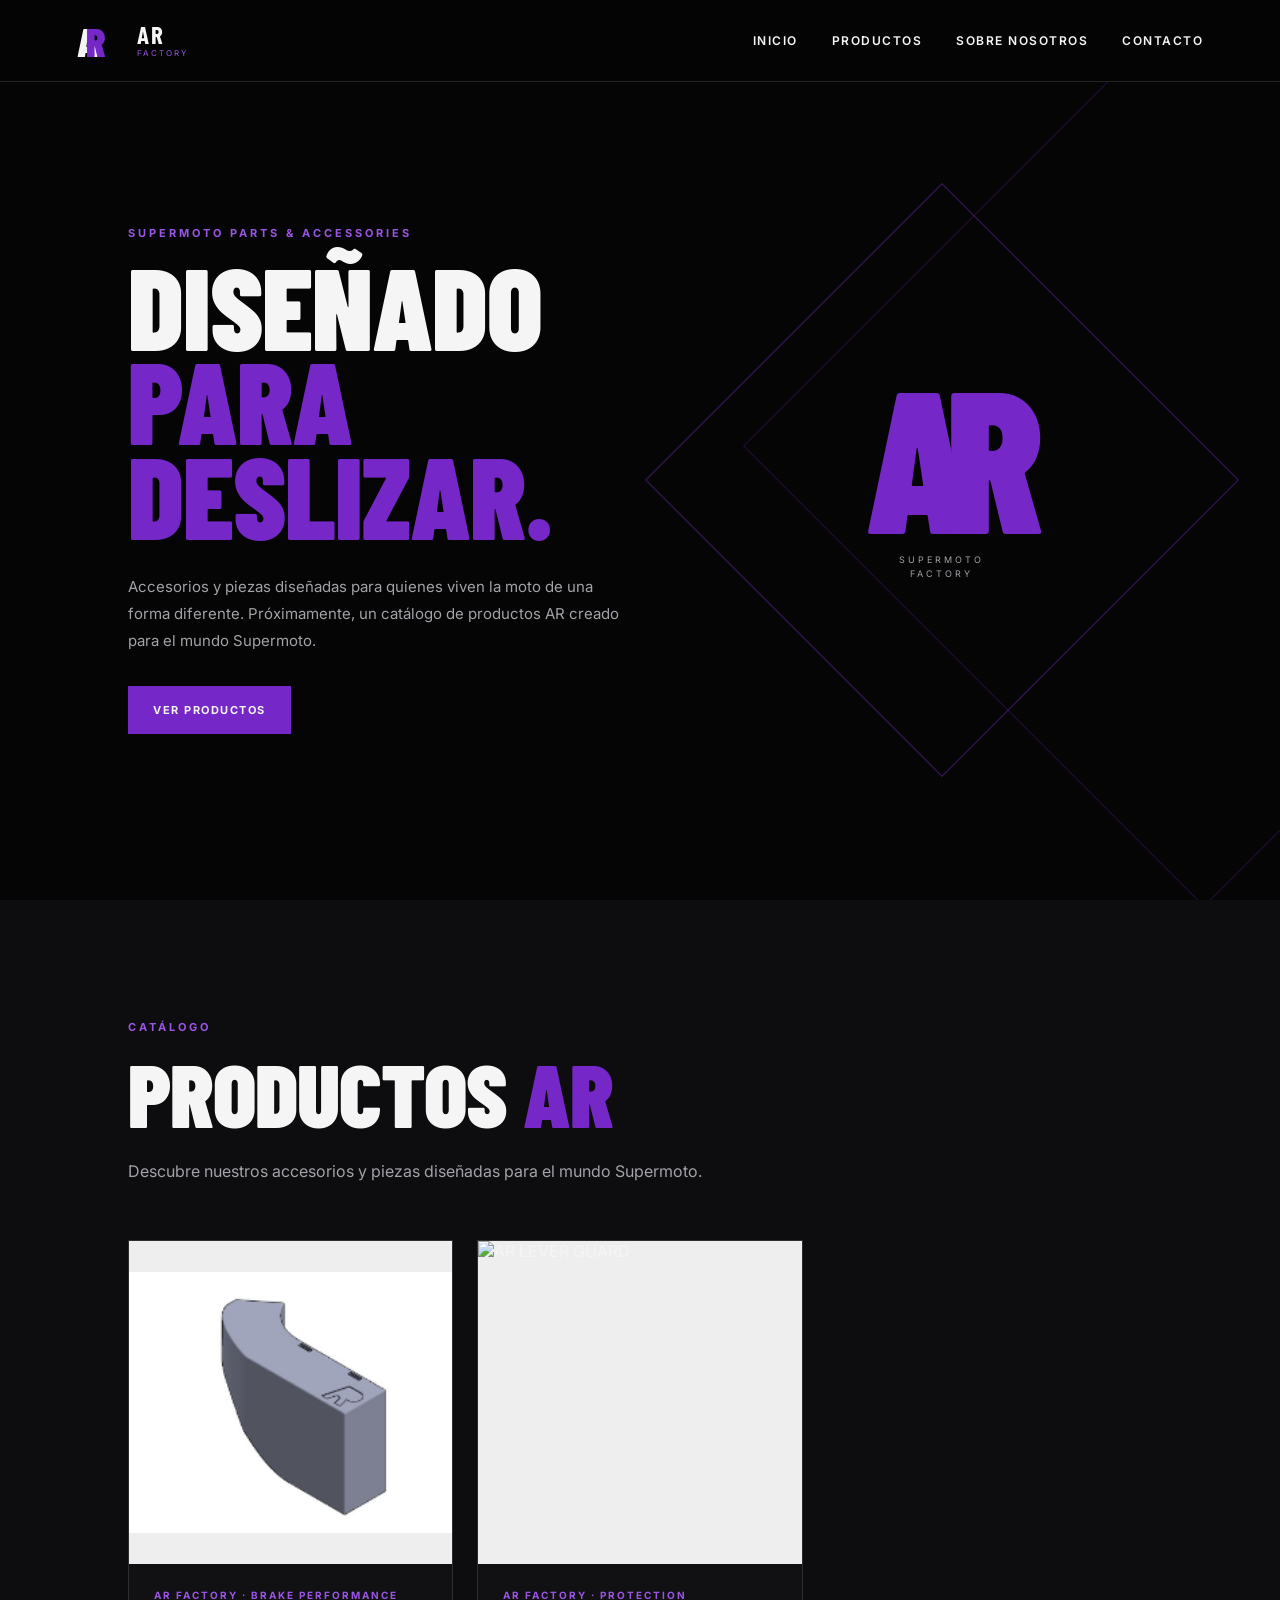
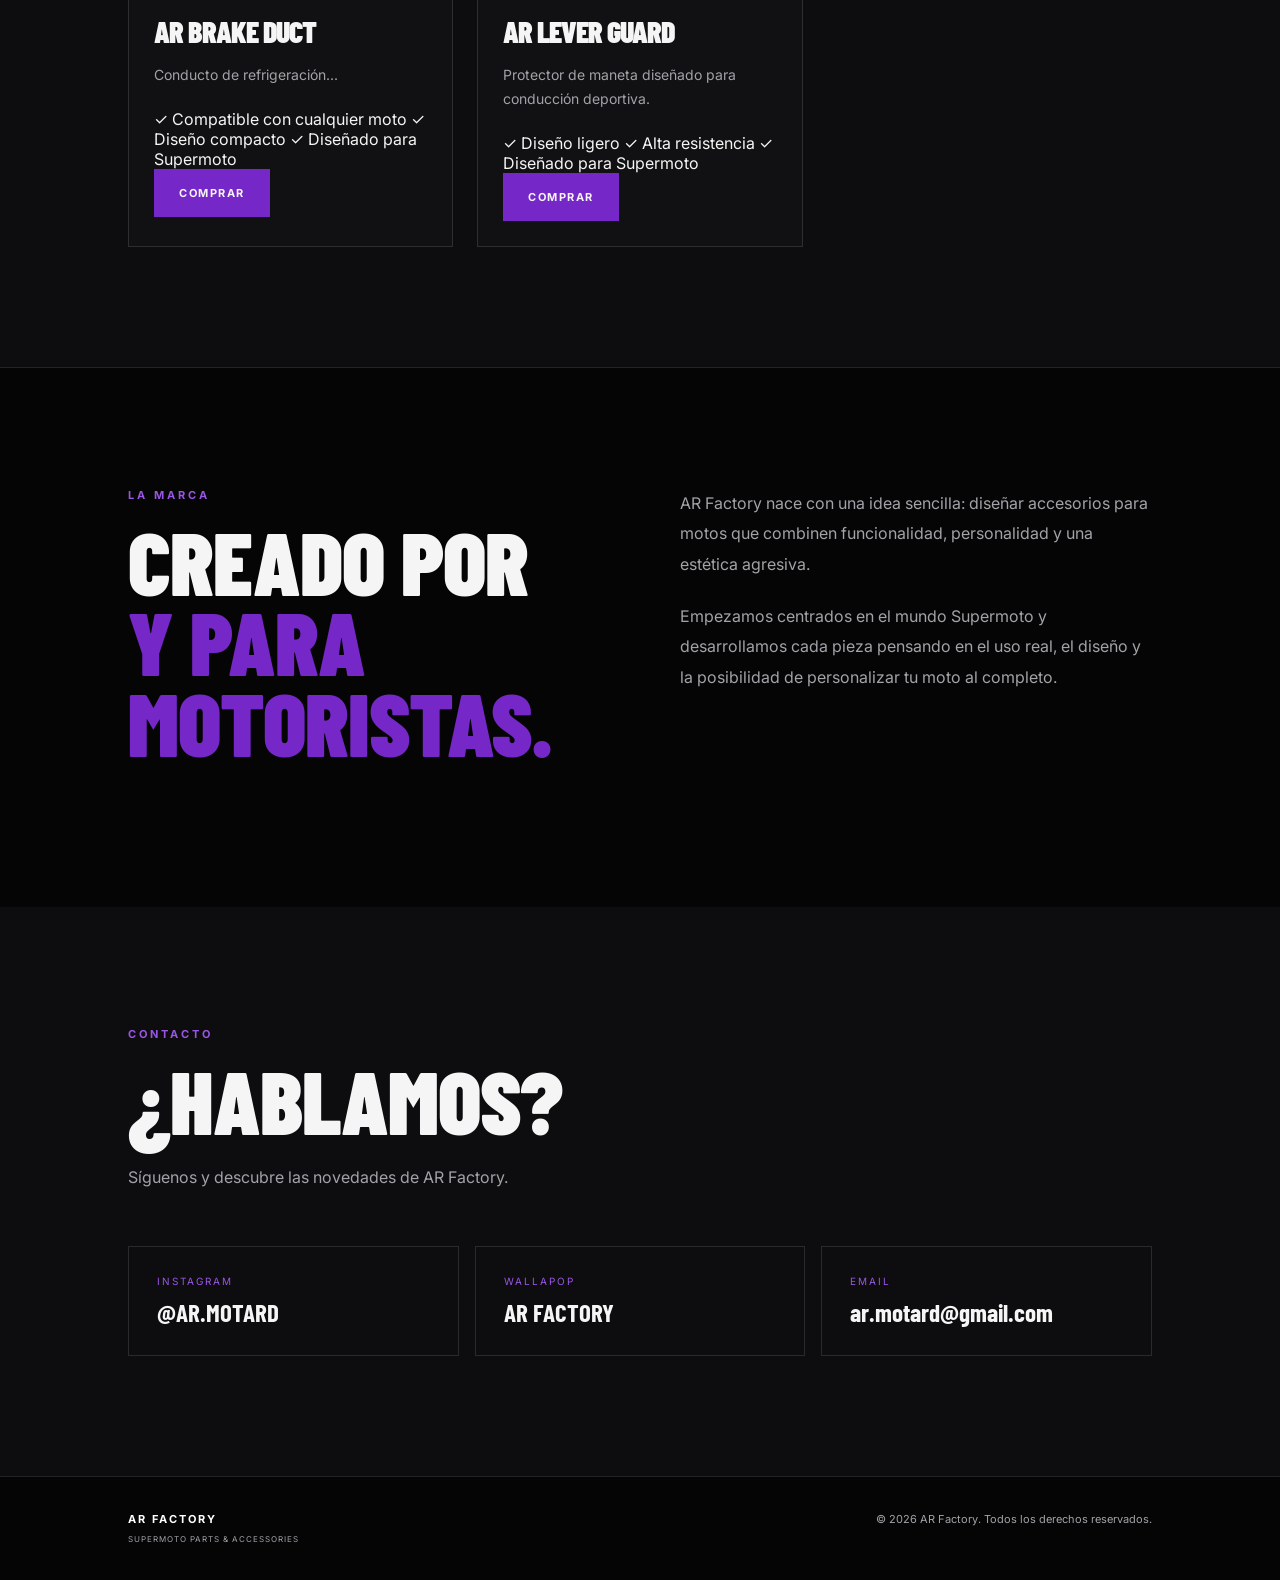
==== index.html @ 459fb64a "Update index.html" ====
<!DOCTYPE html>
<html lang="es">
<head>
  <meta charset="UTF-8">
  <meta name="viewport" content="width=device-width, initial-scale=1.0">
  <meta 
    name="description" 
    content="AR Factory - Accesorios y piezas para motos Supermoto."
  >
  <title>AR Factory | Supermoto Parts</title>
  <link rel="stylesheet" href="style.css">
</head>
<body>
  <!-- =========================
       CABECERA
  ========================== -->
  <header class="site-header">
    <a href="#inicio" class="brand">
      <div class="brand-mark">
        <span class="letter-a">A</span>
        <span class="letter-r">R</span>
      </div>
      <div class="brand-text">
        <strong>AR</strong>
        <span>FACTORY</span>
      </div>
    </a>
    <button 
      class="menu-toggle" 
      aria-label="Abrir menú">

      ☰

    </button>


    <nav class="nav">

      <a href="#inicio">
        Inicio
      </a>

      <a href="#productos">
        Productos
      </a>

      <a href="#nosotros">
        Sobre Nosotros
      </a>

      <a href="#contacto">
        Contacto
      </a>

    </nav>

  </header>


  <!-- =========================
       CONTENIDO PRINCIPAL
  ========================== -->

  <main>


    <!-- =========================
         INICIO
    ========================== -->

    <section id="inicio" class="hero">

      <div class="hero-content">

        <p class="eyebrow">
          SUPERMOTO PARTS & ACCESSORIES
        </p>


        <h1>
          DISEÑADO<br>
          <span>PARA DESLIZAR.</span>
        </h1>


        <p class="hero-description">

          Accesorios y piezas diseñadas para quienes viven la moto de una forma diferente.

          Próximamente, un catálogo de productos AR creado para el mundo Supermoto.

        </p>


        <a 
          href="#productos" 
          class="button button-primary">

          VER PRODUCTOS

        </a>

      </div>


      <div class="hero-badge">

        <div class="badge-inner">

          <span>AR</span>

          <small>
            SUPERMOTO<br>
            FACTORY
          </small>

        </div>

      </div>

    </section>


    <!-- =========================
         PRODUCTOS
    ========================== -->

    <section 
      id="productos" 
      class="section products-section">


      <div class="section-heading">

        <p class="eyebrow">
          CATÁLOGO
        </p>


        <h2>
          PRODUCTOS <span>AR</span>
        </h2>


        <p>

          Descubre nuestros accesorios y piezas
          diseñadas para el mundo Supermoto.

        </p>

      </div>


      <!--
        IMPORTANTE:

        Este contenedor empieza vacío.

        JavaScript añadirá aquí automáticamente
        todos los productos que tengas en productos.js.
      -->

      <div 
        id="lista-productos" 
        class="product-grid">

      </div>
        
      </script>

    </section>


    <!-- =========================
         SOBRE NOSOTROS
    ========================== -->

    <section 
      id="nosotros" 
      class="section about-section">


      <div class="about-grid">


        <div>

          <p class="eyebrow">
            LA MARCA
          </p>


          <h2>

            CREADO POR<br>

            <span>
              Y PARA MOTORISTAS.
            </span>

          </h2>

        </div>


        <div class="about-text">

          <p>

            AR Factory nace con una idea sencilla:
            diseñar accesorios para motos que combinen
            funcionalidad, personalidad y una estética agresiva.

          </p>


          <p>

            Empezamos centrados en el mundo Supermoto
            y desarrollamos cada pieza pensando en el uso real,
            el diseño y la posibilidad de personalizar tu moto
            al completo.

          </p>

        </div>

      </div>

    </section>


    <!-- =========================
         CONTACTO
    ========================== -->

    <section 
      id="contacto" 
      class="section contact-section">


      <div class="section-heading">

        <p class="eyebrow">
          CONTACTO
        </p>


        <h2>
          ¿HABLAMOS?
        </h2>


        <p>

          Síguenos y descubre las novedades
          de AR Factory.

        </p>

      </div>


      <div class="contact-links">


        <a 
          href="#" 
          class="contact-card">

          <span class="contact-label">
            INSTAGRAM
          </span>

          <strong>
            @AR.MOTARD
          </strong>

        </a>


        <a 
          href="#" 
          class="contact-card">

          <span class="contact-label">
            WALLAPOP
          </span>

          <strong>
            AR FACTORY
          </strong>

        </a>


        <a 
          href="mailto:ar.motard@gmail.com" 
          class="contact-card">

          <span class="contact-label">
            EMAIL
          </span>

          <strong>
            ar.motard@gmail.com
          </strong>

        </a>


      </div>

    </section>


  </main>


  <!-- =========================
       PIE DE PÁGINA
  ========================== -->

  <footer class="footer">


    <div>

      <strong>
        AR FACTORY
      </strong>


      <span>
        SUPERMOTO PARTS & ACCESSORIES
      </span>

    </div>


    <p>

      © 2026 AR Factory.
      Todos los derechos reservados.

    </p>


  </footer>


  <!-- =========================
       JAVASCRIPT
  ========================== -->

  <!-- Lista de productos -->

  <script src="productos.js">
  </script>


  <!-- Código de la tienda -->

  <script src="script.js">
  </script>


</body>

</html>
---- style.css ----
@import url('https://fonts.googleapis.com/css2?family=Barlow+Condensed:wght@400;500;600;700;800;900&family=Inter:wght@400;500;600;700&display=swap');

:root {
  --black: #050505;
  --black-soft: #0d0d0f;
  --purple: #7527c7;
  --purple-light: #9a55e5;
  --white: #f5f5f5;
  --grey: #a2a2a8;
  --line: rgba(255,255,255,.12);
}

* {
  box-sizing: border-box;
  margin: 0;
  padding: 0;
}

html {
  scroll-behavior: smooth;
}

body {
  background: var(--black);
  color: var(--white);
  font-family: 'Inter', sans-serif;
  overflow-x: hidden;
}

a {
  color: inherit;
  text-decoration: none;
}

.site-header {
  position: fixed;
  z-index: 10;
  top: 0;
  width: 100%;
  height: 82px;
  display: flex;
  align-items: center;
  justify-content: space-between;
  padding: 0 6vw;
  background: rgba(5,5,5,.82);
  border-bottom: 1px solid var(--line);
  backdrop-filter: blur(14px);
}

.brand {
  display: flex;
  align-items: center;
  gap: 12px;
}

.brand-mark {
  position: relative;
  width: 48px;
  height: 42px;
  font-family: 'Barlow Condensed', sans-serif;
  font-size: 40px;
  font-weight: 900;
  line-height: 42px;
  letter-spacing: -9px;
}

.letter-a {
  color: var(--white);
  position: relative;
  z-index: 1;
}

.letter-r {
  color: var(--purple);
  position: relative;
  z-index: 2;
  left: -3px;
}

.brand-text {
  display: flex;
  flex-direction: column;
  line-height: .85;
}

.brand-text strong {
  font-family: 'Barlow Condensed', sans-serif;
  font-size: 25px;
  letter-spacing: 2px;
}

.brand-text span {
  color: var(--purple-light);
  font-size: 8px;
  letter-spacing: 2px;
  margin-top: 4px;
}

.nav {
  display: flex;
  gap: 34px;
  font-size: 12px;
  font-weight: 600;
  letter-spacing: 1.5px;
  text-transform: uppercase;
}

.nav a {
  transition: color .2s ease;
}

.nav a:hover {
  color: var(--purple-light);
}

.menu-toggle {
  display: none;
  border: 0;
  background: transparent;
  color: white;
  font-size: 25px;
  cursor: pointer;
}

.hero {
  min-height: 100vh;
  padding: 160px 10vw 100px;
  display: flex;
  align-items: center;
  justify-content: space-between;
  gap: 70px;
  position: relative;
  overflow: hidden;
}

.hero::before {
  content: '';
  position: absolute;
  width: 650px;
  height: 650px;
  right: -250px;
  top: 120px;
  border: 1px solid rgba(117,39,199,.28);
  transform: rotate(45deg);
  pointer-events: none;
}

.hero-content {
  max-width: 650px;
  position: relative;
  z-index: 1;
}

.eyebrow {
  color: var(--purple-light);
  font-size: 11px;
  font-weight: 700;
  letter-spacing: 3px;
  margin-bottom: 18px;
}

h1, h2, h3 {
  font-family: 'Barlow Condensed', sans-serif;
  font-weight: 900;
  letter-spacing: -1px;
}

h1 {
  font-size: clamp(64px, 9vw, 130px);
  line-height: .82;
}

h1 span, h2 span {
  color: var(--purple);
}

.hero-description {
  color: var(--grey);
  line-height: 1.8;
  max-width: 510px;
  margin: 32px 0;
  font-size: 15px;
}

.button {
  display: inline-flex;
  align-items: center;
  justify-content: center;
  min-height: 48px;
  padding: 0 25px;
  font-size: 11px;
  font-weight: 700;
  letter-spacing: 1.5px;
  transition: .2s ease;
}

.button-primary {
  background: var(--purple);
}

.button-primary:hover {
  background: var(--purple-light);
  transform: translateY(-2px);
}

.button-outline {
  border: 1px solid var(--purple);
  color: var(--purple-light);
}

.button-outline:hover {
  background: var(--purple);
  color: white;
}

.hero-badge {
  width: min(34vw, 420px);
  aspect-ratio: 1;
  border: 1px solid rgba(117,39,199,.5);
  transform: rotate(45deg);
  display: grid;
  place-items: center;
  flex-shrink: 0;
}

.badge-inner {
  transform: rotate(-45deg);
  text-align: center;
}

.badge-inner span {
  display: block;
  font-family: 'Barlow Condensed', sans-serif;
  font-size: clamp(100px, 16vw, 200px);
  font-weight: 900;
  letter-spacing: -25px;
  color: var(--purple);
  line-height: .75;
}

.badge-inner small {
  display: block;
  margin-top: 24px;
  color: var(--grey);
  font-size: 9px;
  letter-spacing: 3px;
  line-height: 1.6;
}

.section {
  padding: 120px 10vw;
}

.products-section {
  background: var(--black-soft);
}

.section-heading {
  max-width: 650px;
  margin-bottom: 55px;
}

h2 {
  font-size: clamp(50px, 7vw, 92px);
  line-height: .9;
  margin-bottom: 25px;
}

.section-heading > p:last-child {
  color: var(--grey);
  line-height: 1.7;
  max-width: 580px;
}

.empty-catalog {
  border: 1px solid var(--line);
  padding: 75px 30px;
  text-align: center;
  background: linear-gradient(135deg, rgba(117,39,199,.07), transparent);
}

.empty-icon {
  color: var(--purple);
  font-size: 50px;
  font-weight: 200;
  margin-bottom: 10px;
}

.empty-catalog h3 {
  font-size: 34px;
  margin-bottom: 12px;
}

.empty-catalog p {
  color: var(--grey);
  margin-bottom: 25px;
}

.about-section {
  border-top: 1px solid var(--line);
}

.about-grid {
  display: grid;
  grid-template-columns: 1fr 1fr;
  gap: 80px;
  align-items: start;
}

.about-text {
  color: var(--grey);
  line-height: 1.9;
  font-size: 16px;
}

.about-text p + p {
  margin-top: 22px;
}

.contact-section {
  background: var(--black-soft);
}

.contact-links {
  display: grid;
  grid-template-columns: repeat(3, 1fr);
  gap: 16px;
}

.contact-card {
  padding: 28px;
  border: 1px solid var(--line);
  transition: .2s ease;
}

.contact-card:hover {
  border-color: var(--purple);
  transform: translateY(-4px);
}

.contact-label {
  display: block;
  color: var(--purple-light);
  font-size: 10px;
  letter-spacing: 2px;
  margin-bottom: 10px;
}

.contact-card strong {
  font-family: 'Barlow Condensed', sans-serif;
  font-size: 25px;
}

.footer {
  padding: 35px 10vw;
  border-top: 1px solid var(--line);
  display: flex;
  justify-content: space-between;
  gap: 30px;
  color: var(--grey);
  font-size: 11px;
}

.footer strong {
  display: block;
  color: white;
  letter-spacing: 2px;
  margin-bottom: 5px;
}

.footer span {
  font-size: 8px;
  letter-spacing: 1px;
}

@media (max-width: 800px) {
  .site-header {
    padding: 0 6vw;
  }

  .menu-toggle {
    display: block;
  }

  .nav {
    position: absolute;
    top: 82px;
    left: 0;
    width: 100%;
    padding: 25px 6vw;
    display: none;
    flex-direction: column;
    gap: 22px;
    background: var(--black);
    border-bottom: 1px solid var(--line);
  }

  .nav.active {
    display: flex;
  }

  .hero {
    min-height: auto;
    padding-top: 150px;
    flex-direction: column;
    align-items: flex-start;
  }

  .hero-badge {
    width: 65vw;
    align-self: center;
    margin-top: 30px;
  }

  .about-grid,
  .contact-links {
    grid-template-columns: 1fr;
    gap: 35px;
  }

  .section {
    padding: 85px 6vw;
  }

  .footer {
    padding: 30px 6vw;
    flex-direction: column;
  }
}
.product-grid {
  display: grid;
  grid-template-columns: repeat(3, 1fr);
  gap: 24px;
}

.product-card {
  background: #111113;
  border: 1px solid rgba(255,255,255,.12);
  transition: .25s ease;
}

.product-card:hover {
  border-color: #7527c7;
  transform: translateY(-6px);
}

.product-image {
  background: #eeeeee;
  aspect-ratio: 1 / 1;
  display: flex;
  align-items: center;
  justify-content: center;
  overflow: hidden;
}

.product-image img {
  width: 100%;
  height: 100%;
  object-fit: contain;
  transition: .3s ease;
}

.product-card:hover .product-image img {
  transform: scale(1.04);
}

.product-info {
  padding: 25px;
}

.product-category {
  color: #9a55e5;
  font-size: 10px;
  font-weight: 700;
  letter-spacing: 2px;
  margin-bottom: 12px;
}

.product-info h3 {
  font-size: 30px;
  margin-bottom: 14px;
}

.product-info p:not(.product-category) {
  color: #a2a2a8;
  line-height: 1.7;
  font-size: 14px;
  margin-bottom: 22px;
}

@media (max-width: 800px) {
  .product-grid {
    grid-template-columns: 1fr;
  }
}
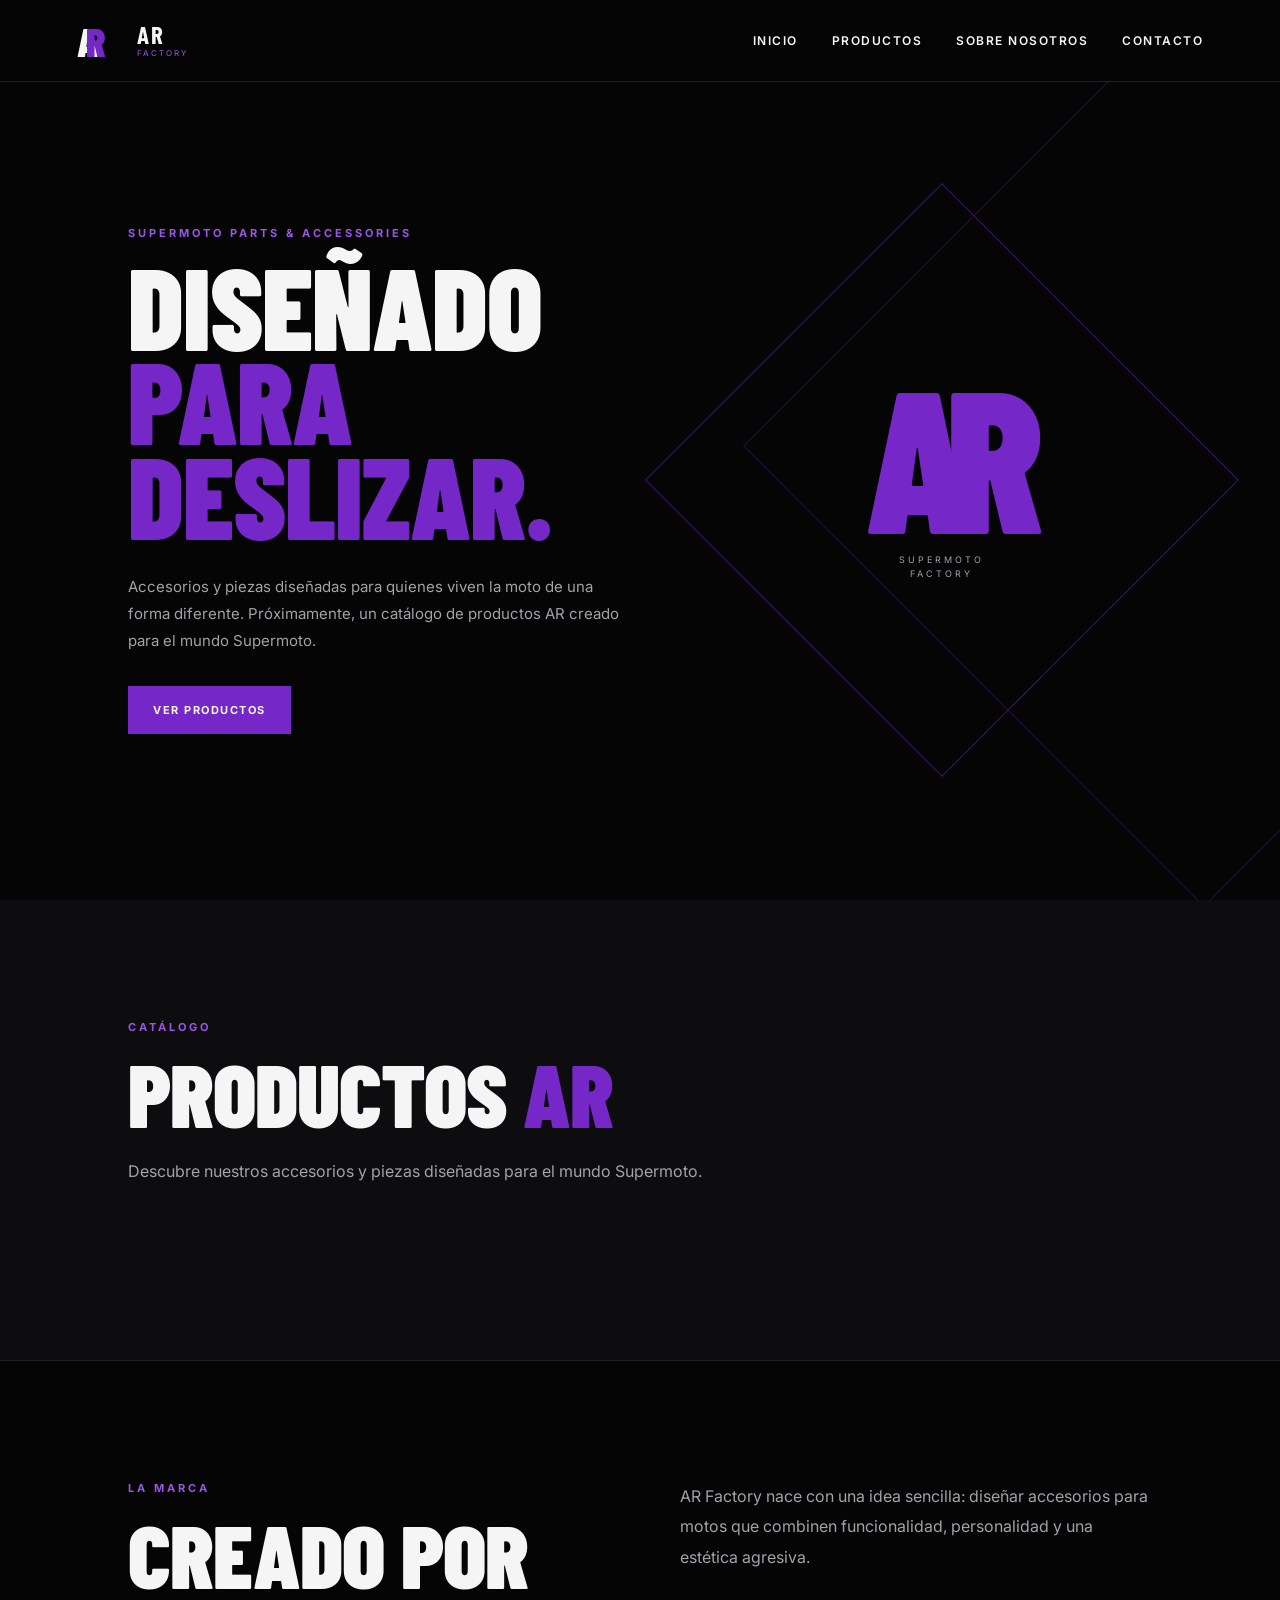
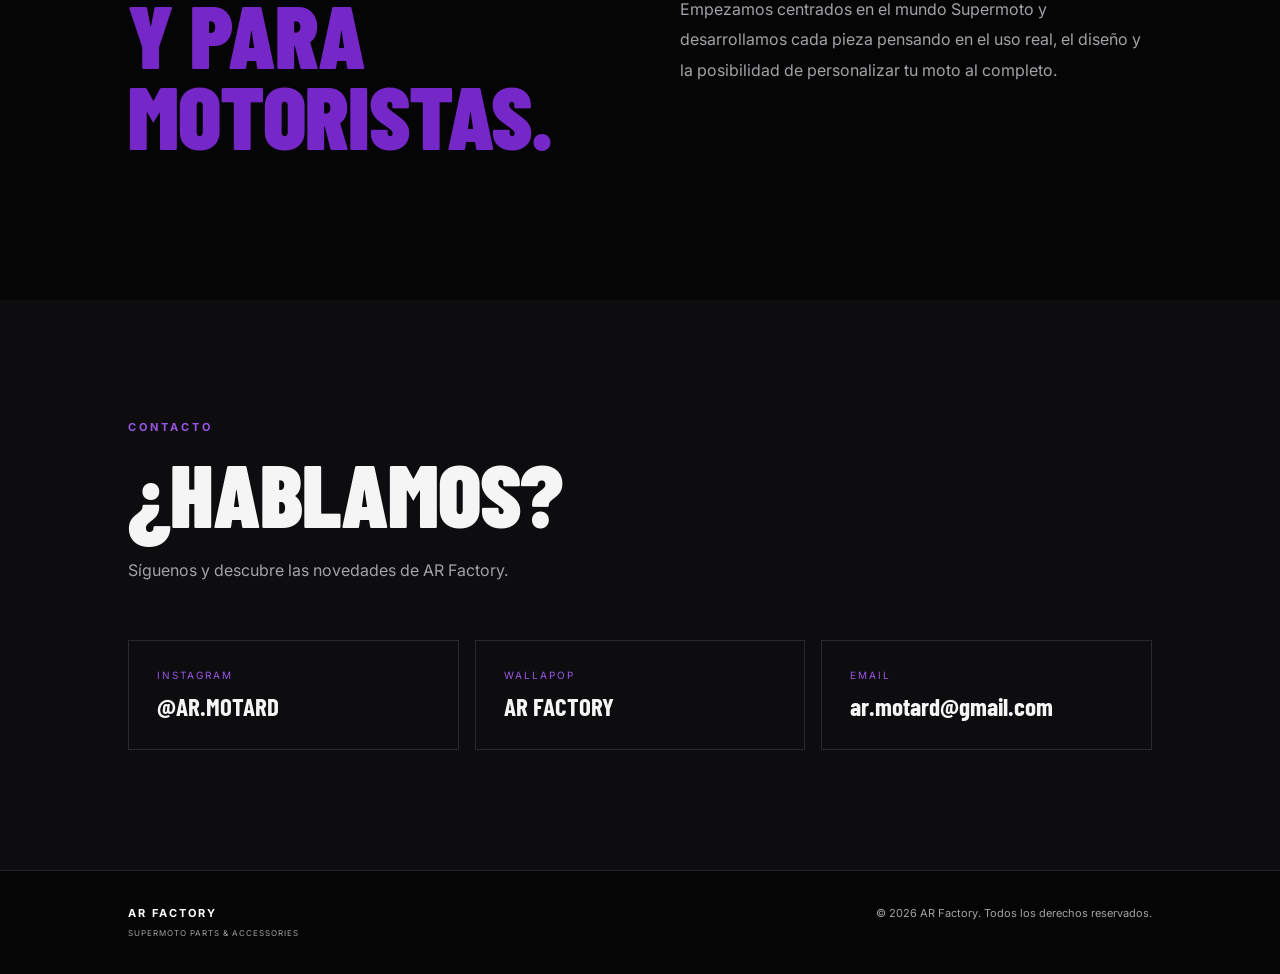
==== commit e4d28c79: "Update index.html" ====
--- a/index.html
+++ b/index.html
@@ -162,9 +162,7 @@
       -->
 
       <div 
-        id="lista-productos" 
-        class="product-grid">
-
+        id="lista-productos" class="product-grid">
       </div>
         
       </script>
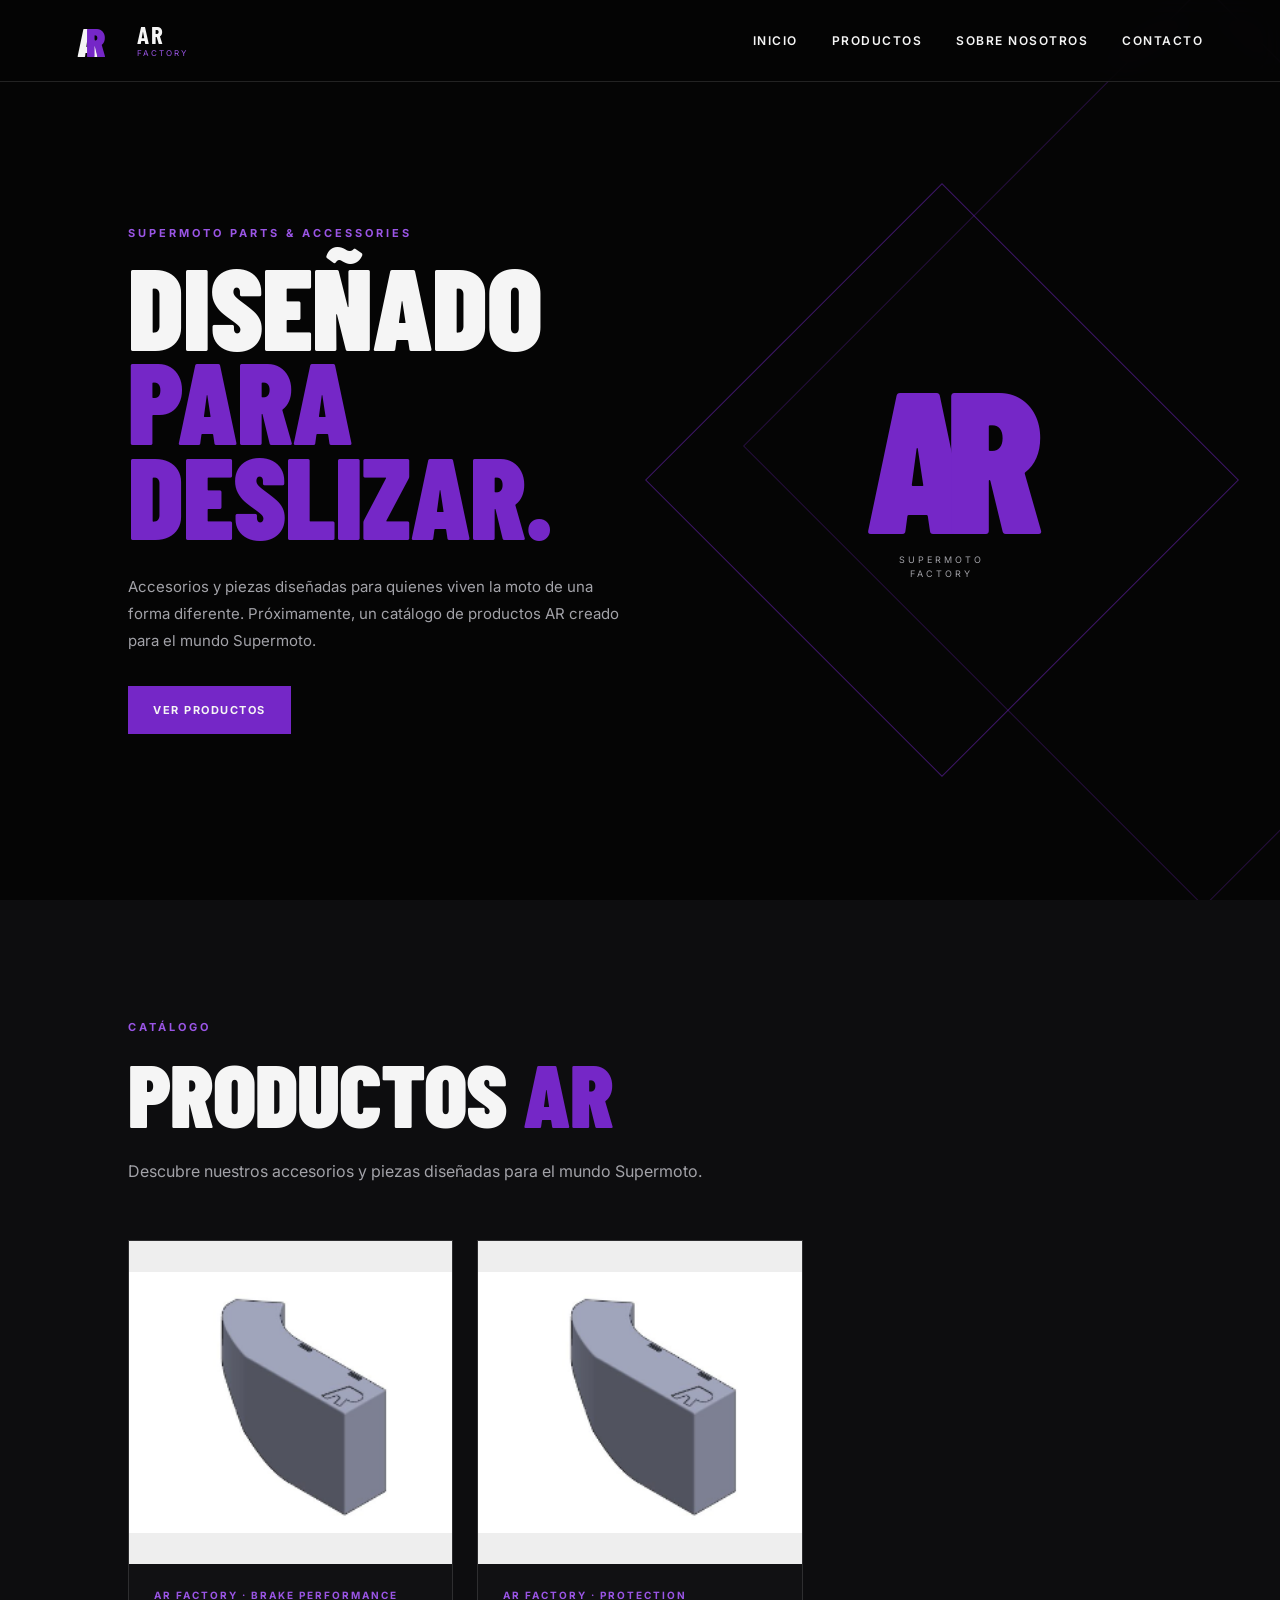
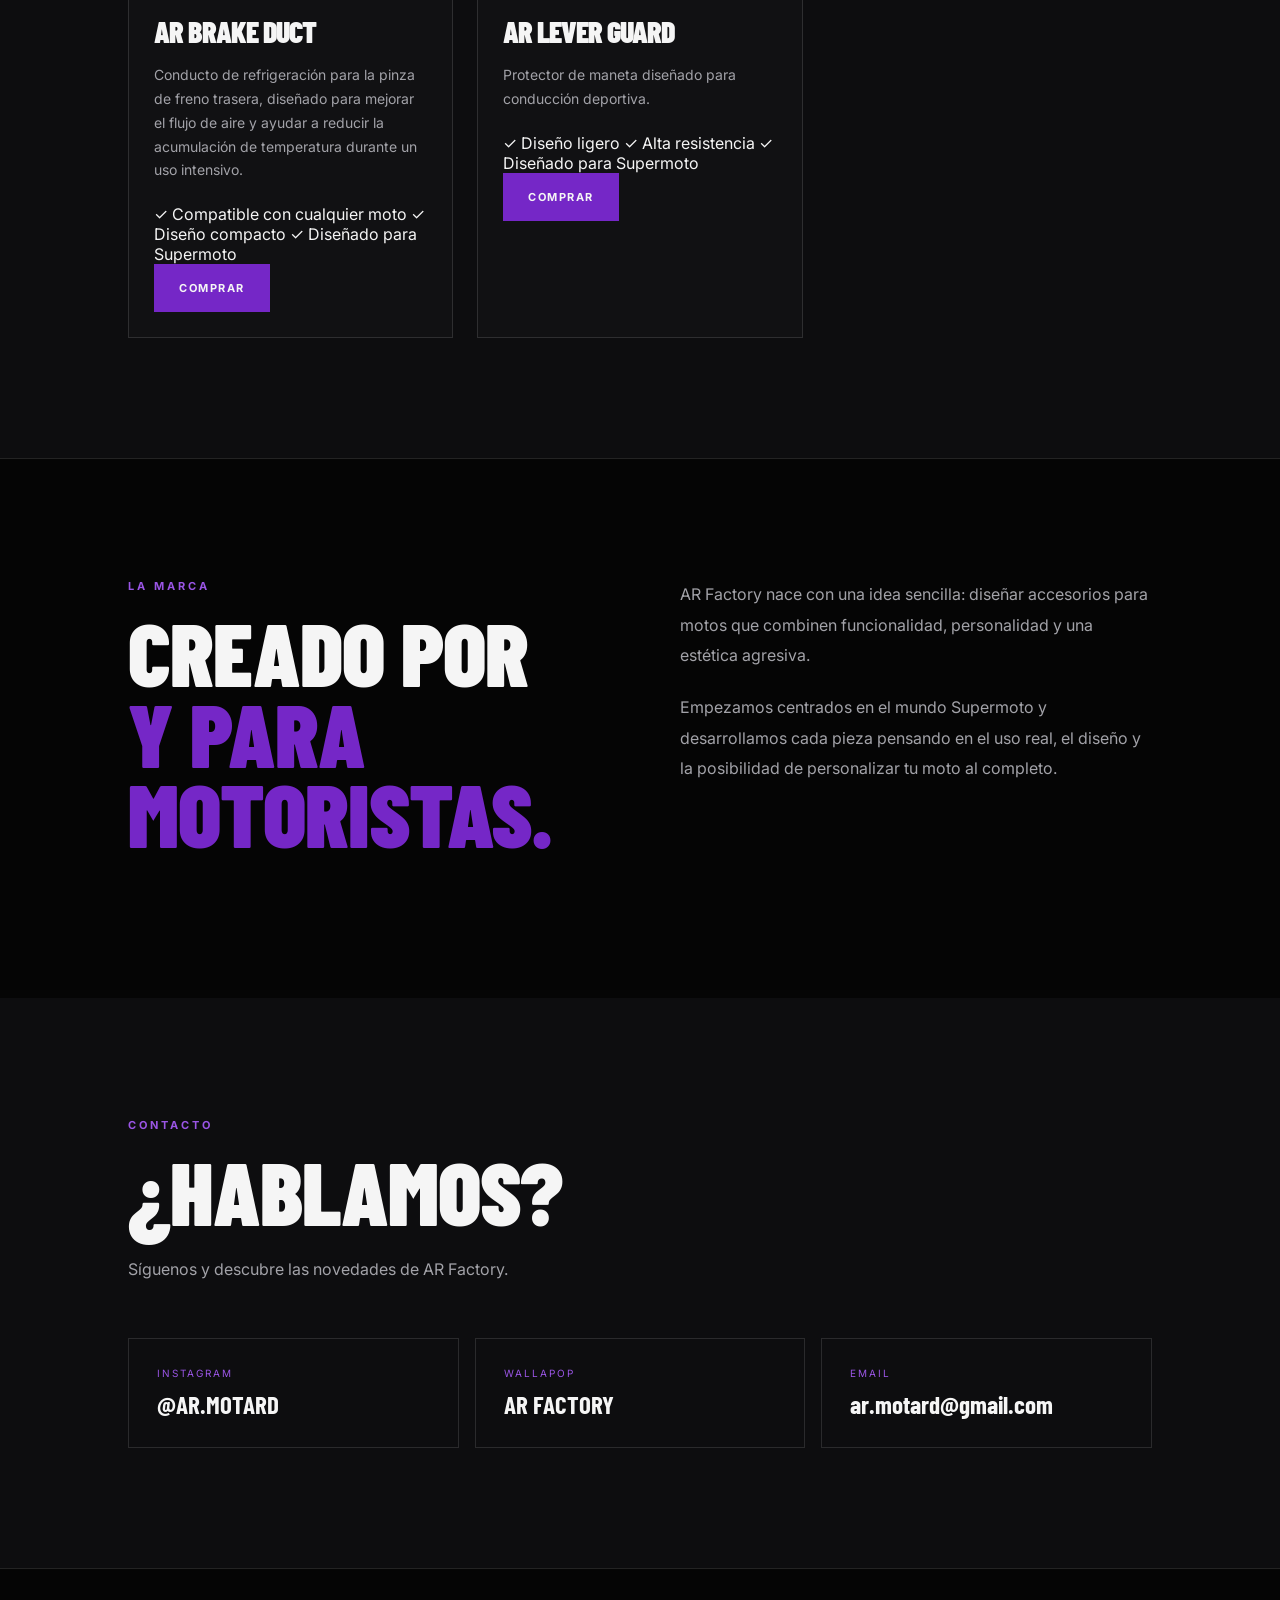
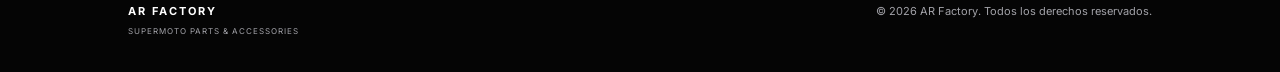
==== commit e02fbd1d: "Update index.html" ====
--- a/index.html
+++ b/index.html
@@ -162,11 +162,9 @@
       -->
 
       <div 
-        id="lista-productos" class="product-grid">
-      </div>
-        
-      </script>
-
+        id="lista-productos" 
+        class="product-grid">
+      </div>
     </section>
 
 
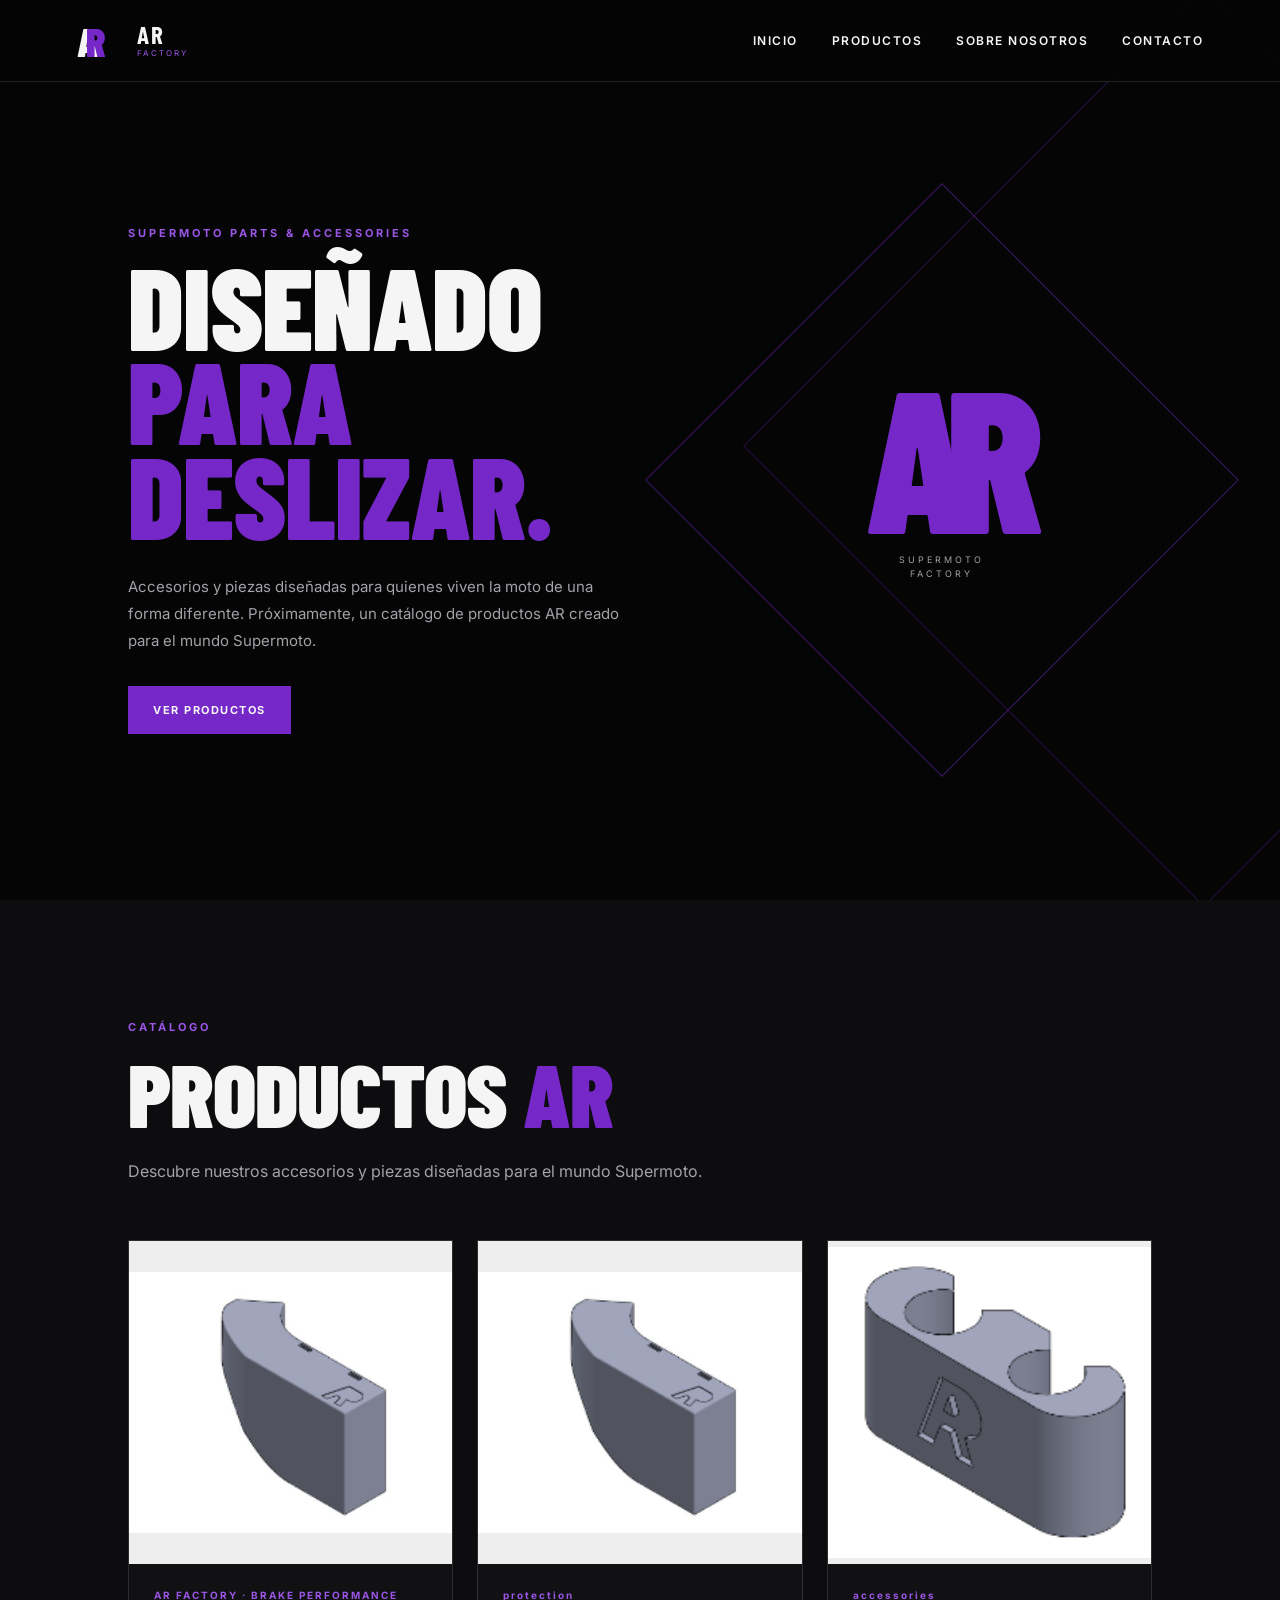
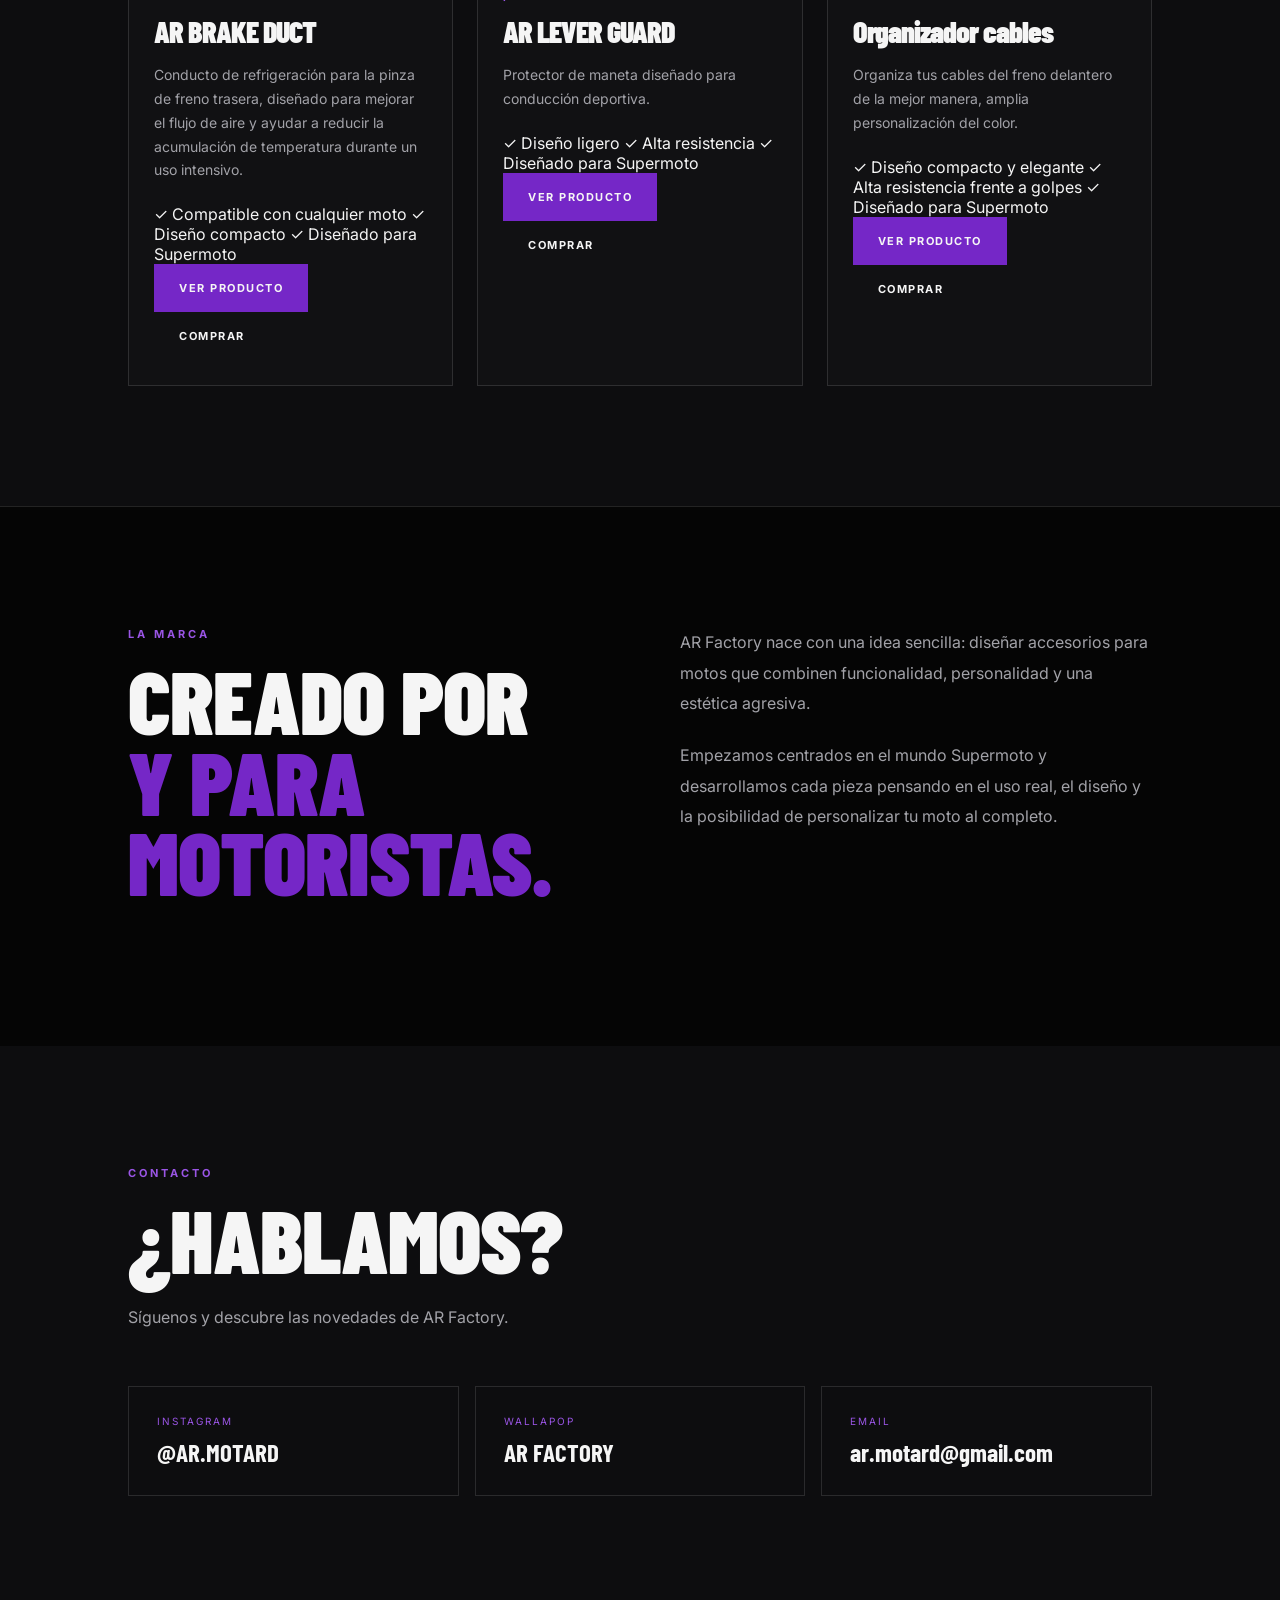
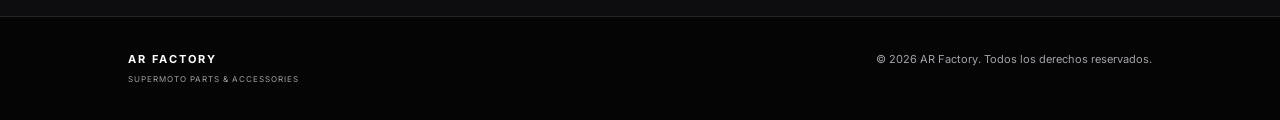
==== commit c9128f1b: "Update index.html" ====
--- a/index.html
+++ b/index.html
@@ -40,7 +40,7 @@
         Inicio
       </a>
 
-      <a href="#productos">
+      <a href="catalogo.js">
         Productos
       </a>
 
@@ -93,7 +93,7 @@
 
 
         <a 
-          href="#productos" 
+          href="catalogo.html" 
           class="button button-primary">
 
           VER PRODUCTOS
@@ -161,10 +161,10 @@
         todos los productos que tengas en productos.js.
       -->
 
-      <div 
-        id="lista-productos" 
-        class="product-grid">
-      </div>
+      <div id="lista-productos" class="product-grid">
+      </div>
+
+  
     </section>
 
 
--- a/style.css
+++ b/style.css
@@ -493,3 +493,159 @@
     grid-template-columns: 1fr;
   }
 }
+/* =========================================
+   PÁGINA INDIVIDUAL DE PRODUCTO
+========================================= */
+
+.product-detail-section {
+  min-height: 100vh;
+  padding: 140px 8% 100px;
+}
+
+
+.product-detail {
+  max-width: 1200px;
+  margin: 0 auto;
+
+  display: grid;
+
+  grid-template-columns: 1fr 1fr;
+
+  gap: 80px;
+
+  align-items: center;
+}
+
+
+/* IMAGEN DEL PRODUCTO */
+
+.product-detail-image {
+  width: 100%;
+
+  display: flex;
+
+  justify-content: center;
+
+  align-items: center;
+}
+
+
+.product-detail-image img {
+  width: 100%;
+
+  max-width: 550px;
+
+  height: auto;
+
+  object-fit: contain;
+
+  display: block;
+}
+
+
+/* INFORMACIÓN DEL PRODUCTO */
+
+.product-detail-info {
+  max-width: 500px;
+}
+
+
+.product-detail-info h1 {
+  font-size: clamp(2.5rem, 5vw, 5rem);
+
+  line-height: 0.95;
+
+  margin: 20px 0 30px;
+}
+
+
+.product-detail-description {
+  line-height: 1.7;
+
+  margin-bottom: 30px;
+}
+
+
+.product-detail-info .product-details {
+  display: flex;
+
+  flex-direction: column;
+
+  gap: 12px;
+
+  margin-bottom: 35px;
+}
+
+
+.product-detail-info .product-details span {
+  display: block;
+}
+
+
+.product-price {
+  font-size: 2rem;
+
+  font-weight: bold;
+
+  margin-bottom: 30px;
+}
+.product-detail-image {
+  display: flex;
+
+  flex-direction: column;
+
+  align-items: center;
+
+  gap: 20px;
+}
+
+
+#imagen-principal {
+  width: 100%;
+
+  max-width: 550px;
+
+  height: 500px;
+
+  object-fit: contain;
+}
+
+
+.product-thumbnails {
+  display: flex;
+
+  gap: 12px;
+
+  justify-content: center;
+
+  flex-wrap: wrap;
+}
+
+
+.thumbnail {
+  width: 80px;
+
+  height: 80px;
+
+  object-fit: cover;
+
+  cursor: pointer;
+
+  opacity: 0.5;
+
+  border: 2px solid transparent;
+
+  transition: 0.2s;
+}
+
+
+.thumbnail:hover {
+  opacity: 1;
+}
+
+
+.thumbnail.active {
+  opacity: 1;
+
+  border-color: #ffffff;
+}
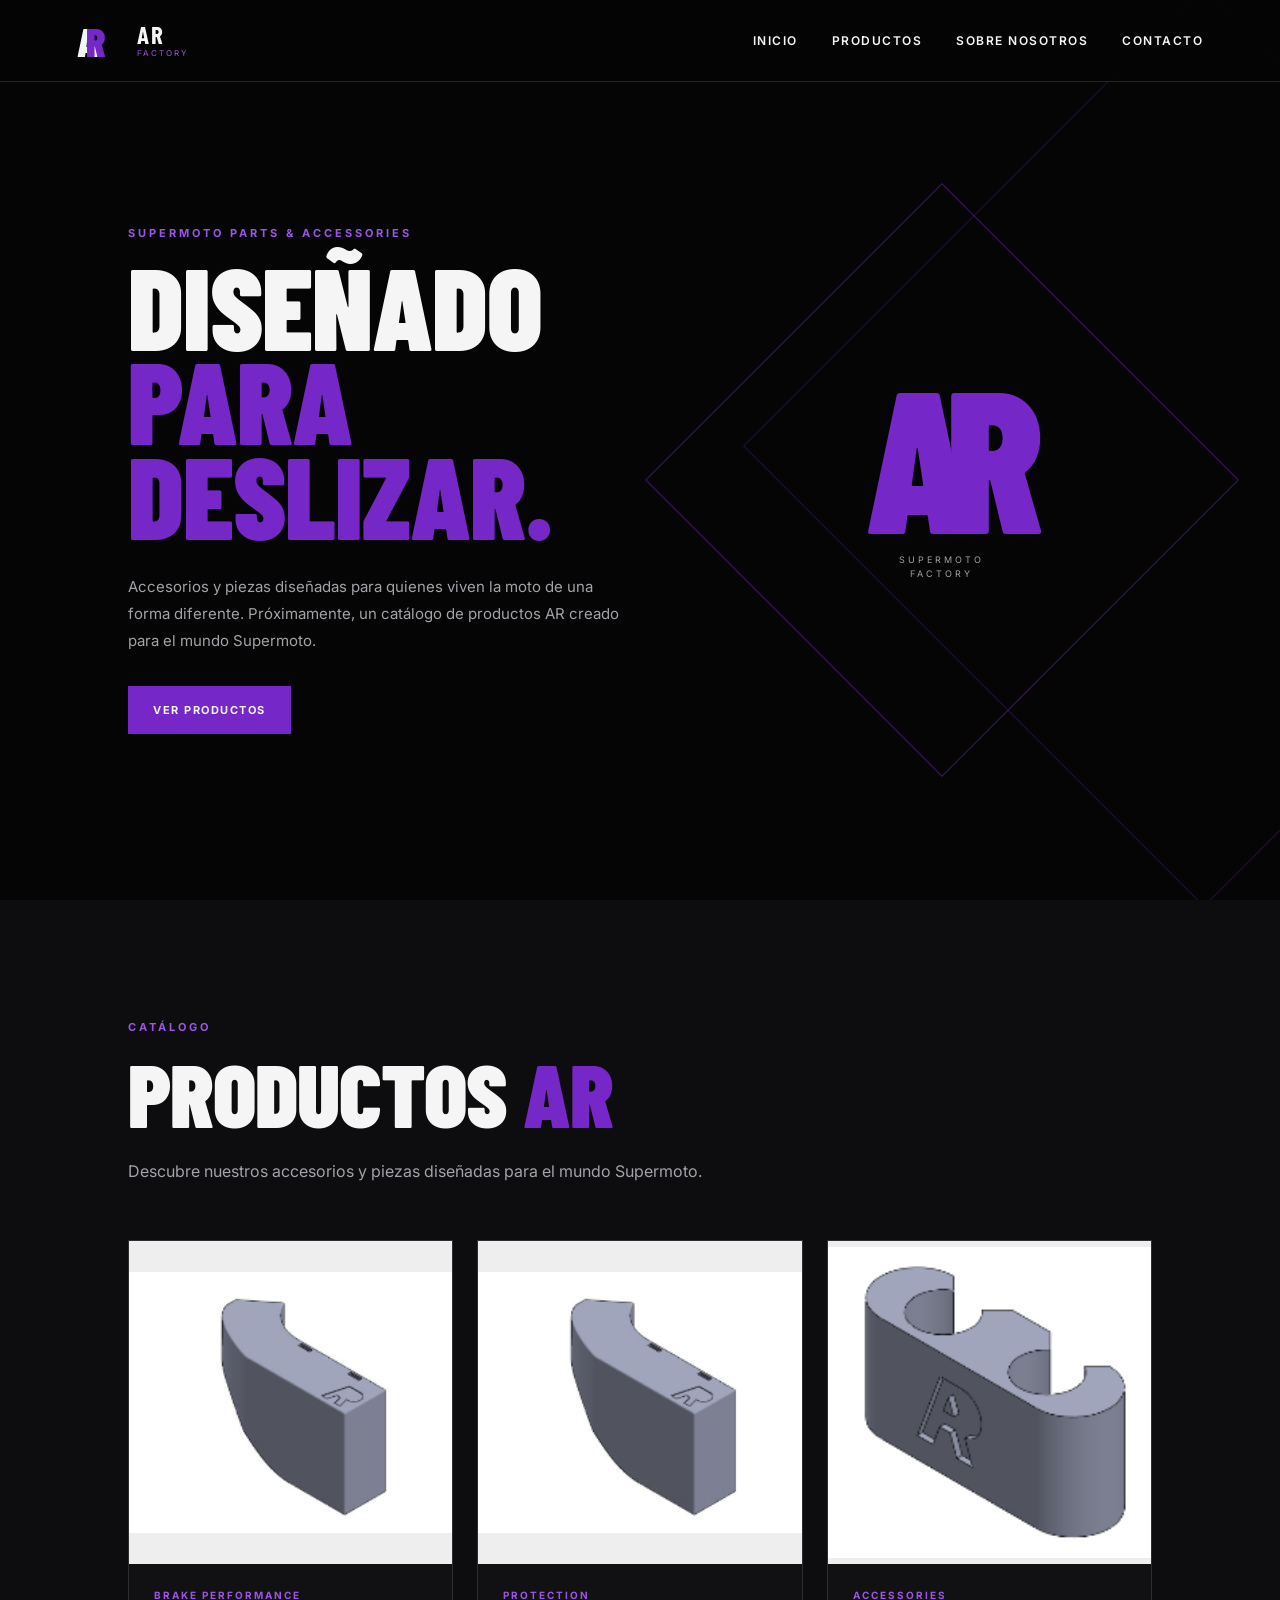
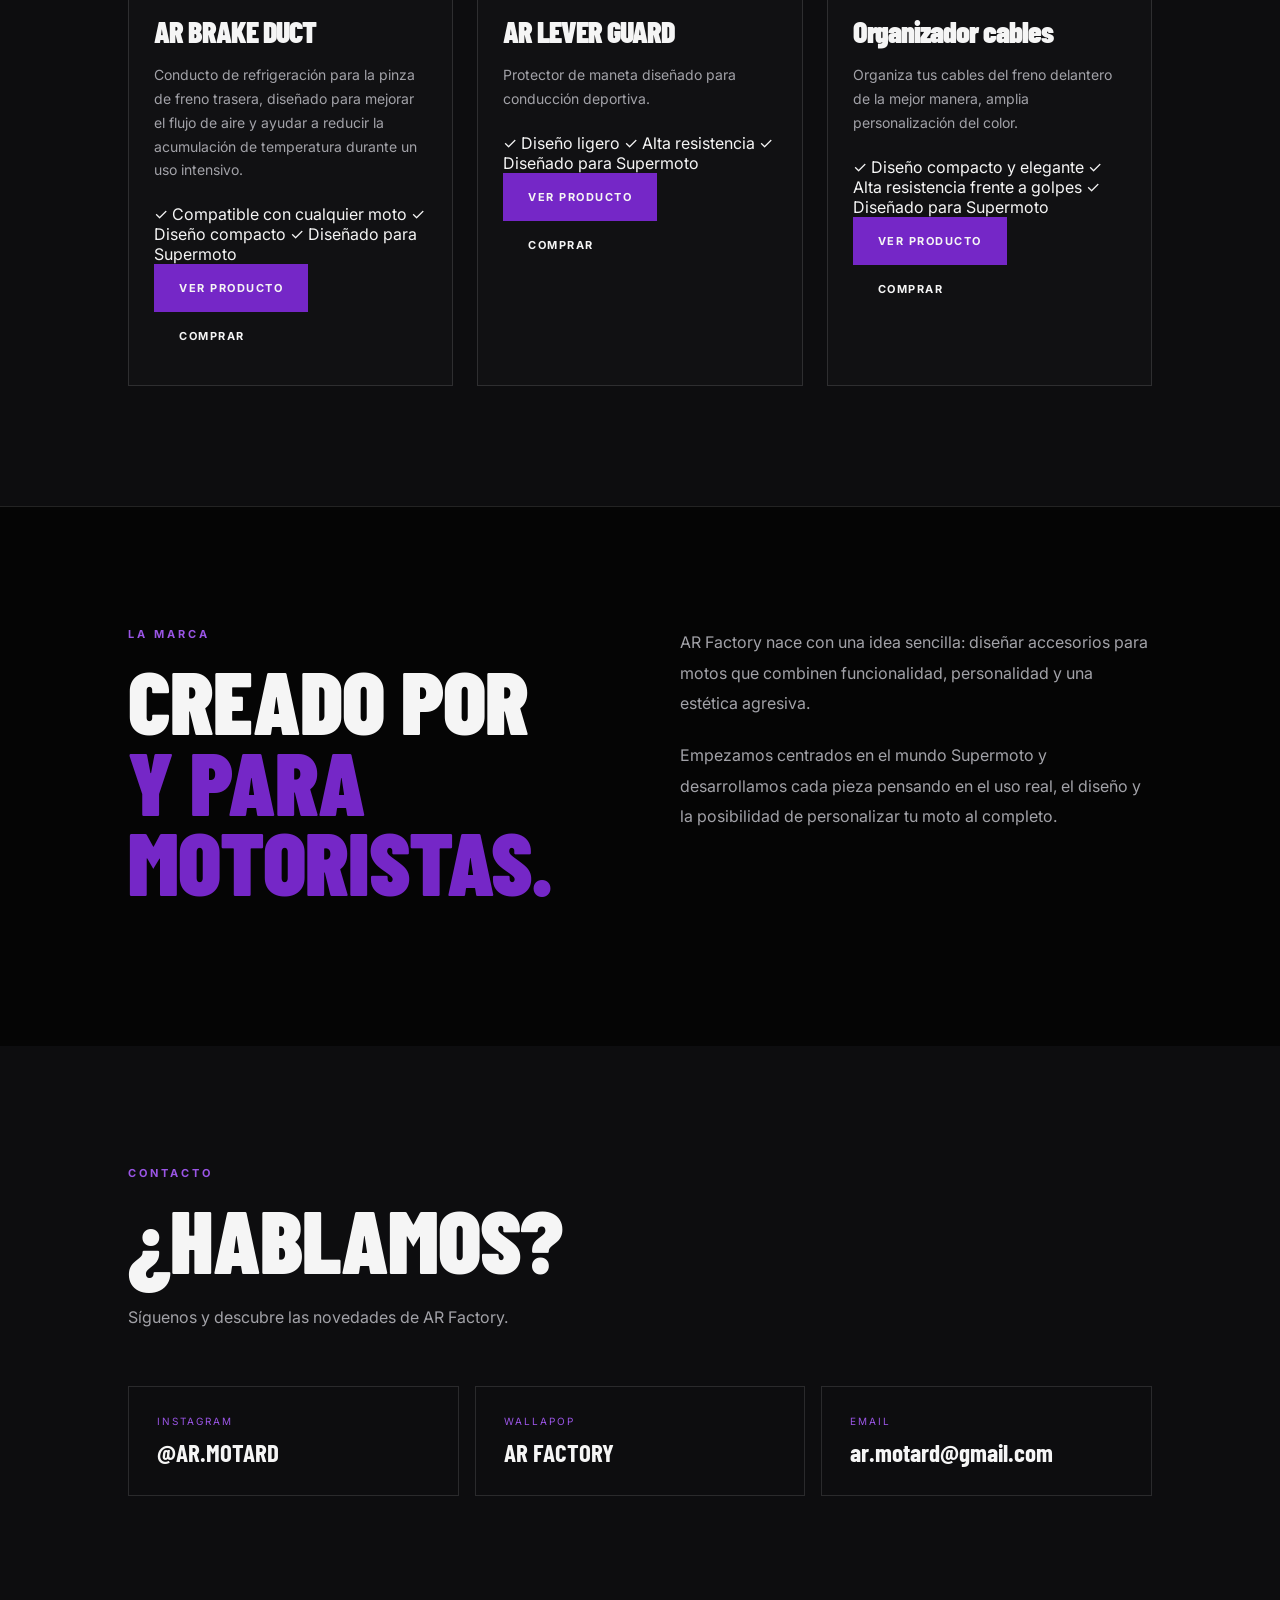
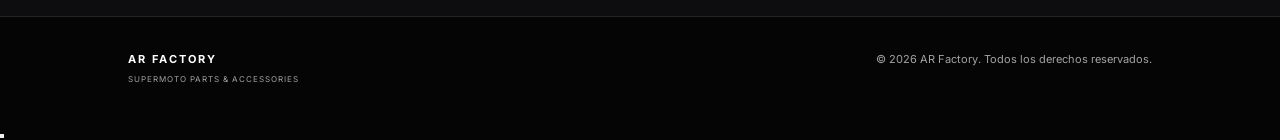
==== commit 91668c7e: "Update index.html" ====
--- a/index.html
+++ b/index.html
@@ -40,7 +40,7 @@
         Inicio
       </a>
 
-      <a href="catalogo.js">
+      <a href="catalogo.html">
         Productos
       </a>
 
@@ -349,7 +349,9 @@
   <!-- =========================
        JAVASCRIPT
   ========================== -->
-
+<button id="backToTop" aria-label="Volver arriba">
+  
+</button>
   <!-- Lista de productos -->
 
   <script src="productos.js">
--- a/style.css
+++ b/style.css
@@ -649,3 +649,182 @@
 
   border-color: #ffffff;
 }
+.catalog-section {
+  padding: 140px 8% 100px;
+
+  min-height: 100vh;
+}
+
+
+.category-filters {
+  display: flex;
+
+  justify-content: center;
+
+  align-items: center;
+
+  gap: 12px;
+
+  flex-wrap: wrap;
+
+  margin: 50px 0;
+}
+
+
+.category-button {
+  background: transparent;
+
+  border: 1px solid rgba(255, 255, 255, 0.3);
+
+  color: inherit;
+
+  padding: 12px 22px;
+
+  cursor: pointer;
+
+  font-family: inherit;
+
+  font-size: 0.8rem;
+
+  letter-spacing: 1px;
+
+  transition: 0.3s;
+}
+
+
+.category-button:hover,
+.category-button.active {
+  background: #ffffff;
+
+  color: #000000;
+}
+
+/*==================================================
+                    BUSCADOR
+==================================================*/
+
+.search-container{
+
+    width:100%;
+
+    display:flex;
+
+    justify-content:center;
+
+    align-items:center;
+
+    margin:50px auto 25px;
+
+}
+
+#buscador-productos{
+
+    width:100%;
+
+    max-width:650px;
+
+    padding:18px 22px;
+
+    background:#181818;
+
+    border:2px solid #2b2b2b;
+
+    border-radius:8px;
+
+    color:white;
+
+    font-family:inherit;
+
+    font-size:16px;
+
+    transition:.3s;
+
+}
+
+#buscador-productos:focus{
+
+    outline:none;
+
+    border-color:#7527c7;
+
+}
+
+#buscador-productos::placeholder{
+
+    color:#8f8f8f;
+
+}
+
+
+/*==================================================
+              MENSAJE SIN RESULTADOS
+==================================================*/
+
+.no-results{
+
+    display:none;
+
+    width:100%;
+
+    text-align:center;
+
+    margin:0 auto 45px;
+
+    animation:fadeIn .35s ease;
+
+}
+
+.no-results h2{
+
+    font-family:'Barlow Condensed', sans-serif;
+
+    font-size:42px;
+
+    font-weight:900;
+
+    line-height:.95;
+
+    margin-bottom:12px;
+
+    color:#ffffff;
+
+}
+
+.no-results p{
+
+    color:#a2a2a8;
+
+    font-size:16px;
+
+    line-height:1.6;
+
+    max-width:650px;
+
+    margin:0 auto;
+
+}
+
+
+/*==================================================
+                  ANIMACIÓN
+==================================================*/
+
+@keyframes fadeIn{
+
+    from{
+
+        opacity:0;
+
+        transform:translateY(-12px);
+
+    }
+
+    to{
+
+        opacity:1;
+
+        transform:translateY(0);
+
+    }
+
+}
